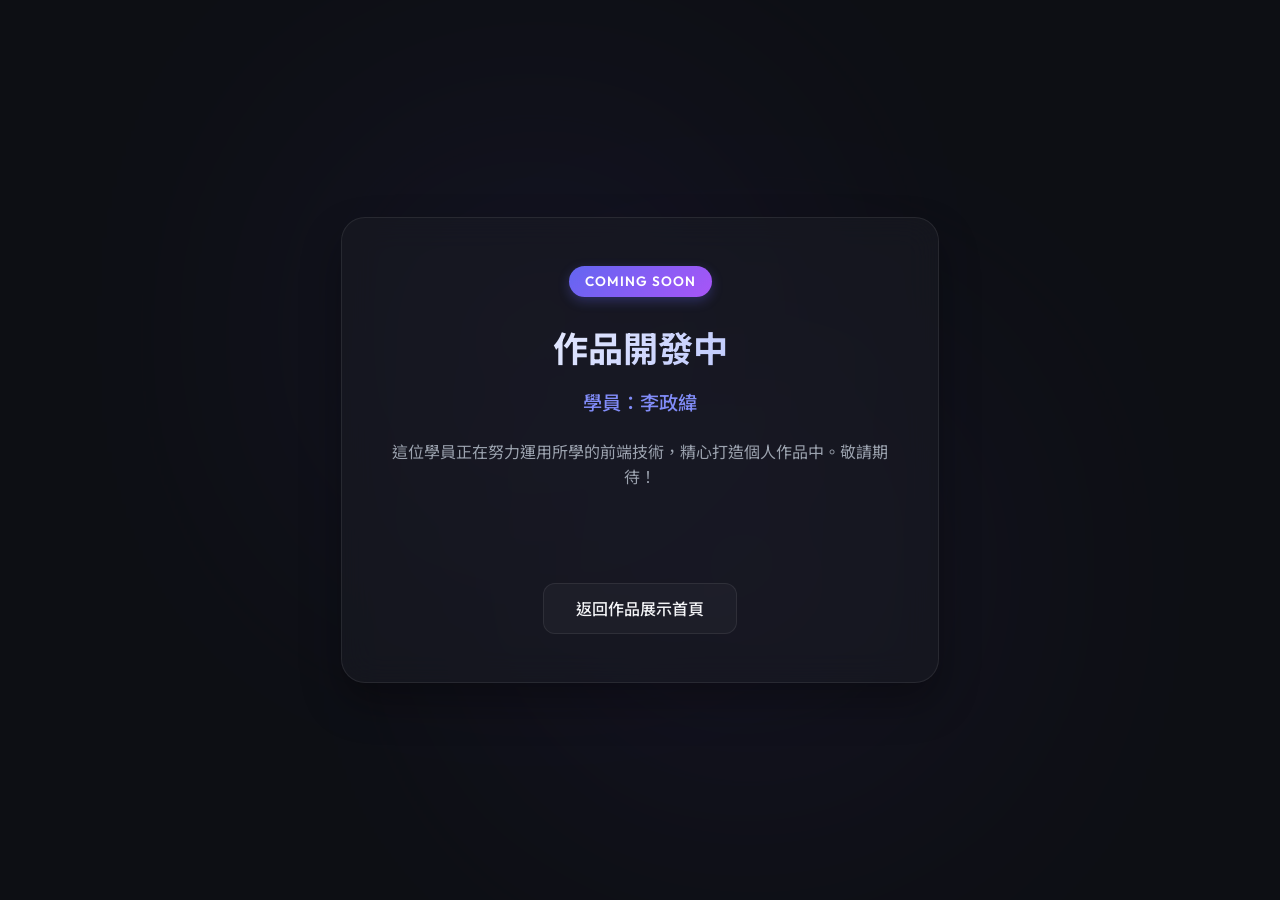
==== 03/index.html @ 0fc8102a "feat: initialize student project repository with modular structure and dynamic loader pages" ====
﻿<!DOCTYPE html>
<html lang="zh-Hant-TW">
<head>
    <meta charset="UTF-8">
    <meta name="viewport" content="width=device-width, initial-scale=1.0">
    <title>學員作品集 | Vibe Coding 前端網頁開發班</title>
    <link rel="preconnect" href="https://fonts.googleapis.com">
    <link rel="preconnect" href="https://fonts.gstatic.com" crossorigin>
    <link href="https://fonts.googleapis.com/css2?family=Noto+Sans+TC:wght@300;400;500;700&family=Outfit:wght@300;400;500;600;700&display=swap" rel="stylesheet">
    <style>
        :root {
            --bg-color: #0d0f14;
            --card-bg: rgba(25, 28, 36, 0.6);
            --border-color: rgba(255, 255, 255, 0.08);
            --text-primary: #f3f4f6;
            --text-secondary: #9ca3af;
            --accent-glow: linear-gradient(135deg, #6366f1 0%, #a855f7 100%);
        }

        body {
            margin: 0;
            padding: 0;
            box-sizing: border-box;
            background-color: var(--bg-color);
            color: var(--text-primary);
            font-family: 'Outfit', 'Noto Sans TC', sans-serif;
            display: flex;
            justify-content: center;
            align-items: center;
            min-height: 100vh;
            overflow: hidden;
            position: relative;
        }

        body::before {
            content: '';
            position: absolute;
            width: 300px;
            height: 300px;
            background: var(--accent-glow);
            filter: blur(150px);
            opacity: 0.15;
            top: 20%;
            left: 30%;
            z-index: 0;
        }

        body::after {
            content: '';
            position: absolute;
            width: 300px;
            height: 300px;
            background: var(--accent-glow);
            filter: blur(150px);
            opacity: 0.15;
            bottom: 20%;
            right: 30%;
            z-index: 0;
        }

        .container {
            position: relative;
            z-index: 1;
            background: var(--card-bg);
            border: 1px solid var(--border-color);
            backdrop-filter: blur(16px);
            -webkit-backdrop-filter: blur(16px);
            padding: 3rem;
            border-radius: 24px;
            text-align: center;
            max-width: 500px;
            width: 90%;
            box-shadow: 0 20px 40px rgba(0, 0, 0, 0.3);
        }

        .badge {
            display: inline-block;
            background: var(--accent-glow);
            color: white;
            padding: 0.4rem 1rem;
            border-radius: 99px;
            font-size: 0.85rem;
            font-weight: 600;
            letter-spacing: 1px;
            margin-bottom: 1.5rem;
            box-shadow: 0 4px 12px rgba(99, 102, 241, 0.3);
        }

        h1 {
            font-size: 2.2rem;
            margin: 0 0 1rem 0;
            background: linear-gradient(135deg, #fff 0%, #a5b4fc 100%);
            -webkit-background-clip: text;
            -webkit-text-fill-color: transparent;
            font-weight: 700;
        }

        .student-info {
            font-size: 1.2rem;
            color: #818cf8;
            margin-bottom: 1.5rem;
            font-weight: 500;
        }

        p {
            color: var(--text-secondary);
            font-size: 1rem;
            line-height: 1.6;
            margin-bottom: 2.5rem;
        }

        .loader {
            display: flex;
            justify-content: center;
            gap: 8px;
            margin-bottom: 2.5rem;
        }

        .dot {
            width: 12px;
            height: 12px;
            background: var(--accent-glow);
            border-radius: 50%;
            animation: bounce 1.4s infinite ease-in-out both;
        }

        .dot:nth-child(1) { animation-delay: -0.32s; }
        .dot:nth-child(2) { animation-delay: -0.16s; }

        @keyframes bounce {
            0%, 80%, 100% { transform: scale(0); }
            40% { transform: scale(1.0); }
        }

        .back-btn {
            display: inline-block;
            text-decoration: none;
            color: var(--text-primary);
            border: 1px solid var(--border-color);
            background: rgba(255, 255, 255, 0.03);
            padding: 0.8rem 2rem;
            border-radius: 12px;
            font-weight: 500;
            transition: all 0.3s cubic-bezier(0.4, 0, 0.2, 1);
        }

        .back-btn:hover {
            background: rgba(255, 255, 255, 0.08);
            border-color: rgba(255, 255, 255, 0.2);
            transform: translateY(-2px);
            box-shadow: 0 8px 20px rgba(0,0,0,0.2);
        }
    </style>
</head>
<body>
    <div class="container">
        <div class="badge">COMING SOON</div>
        <h1 id="project-title">作品開發中</h1>
        <div class="student-info" id="student-name">學員：載入中...</div>
        <p>這位學員正在努力運用所學的前端技術，精心打造個人作品中。敬請期待！</p>
        
        <div class="loader">
            <div class="dot"></div>
            <div class="dot"></div>
            <div class="dot"></div>
        </div>

        <a href="../index.html" class="back-btn">返回作品展示首頁</a>
    </div>

    <script>
        fetch('./portfolio.json')
            .then(res => res.json())
            .then(data => {
                if (data.studentName) {
                    document.getElementById('student-name').textContent = "學員：" + data.studentName;
                }
                if (data.projectName && data.isReady) {
                    document.getElementById('project-title').textContent = data.projectName;
                }
            })
            .catch(() => {
                const pathParts = window.location.pathname.split('/');
                const currentFolder = decodeURIComponent(pathParts[pathParts.length - 2] || '');
                if (currentFolder && currentFolder.includes('_')) {
                    const name = currentFolder.split('_')[1];
                    document.getElementById('student-name').textContent = "學員：" + name;
                } else {
                    document.getElementById('student-name').textContent = "學員";
                }
            });
    </script>
</body>
</html>
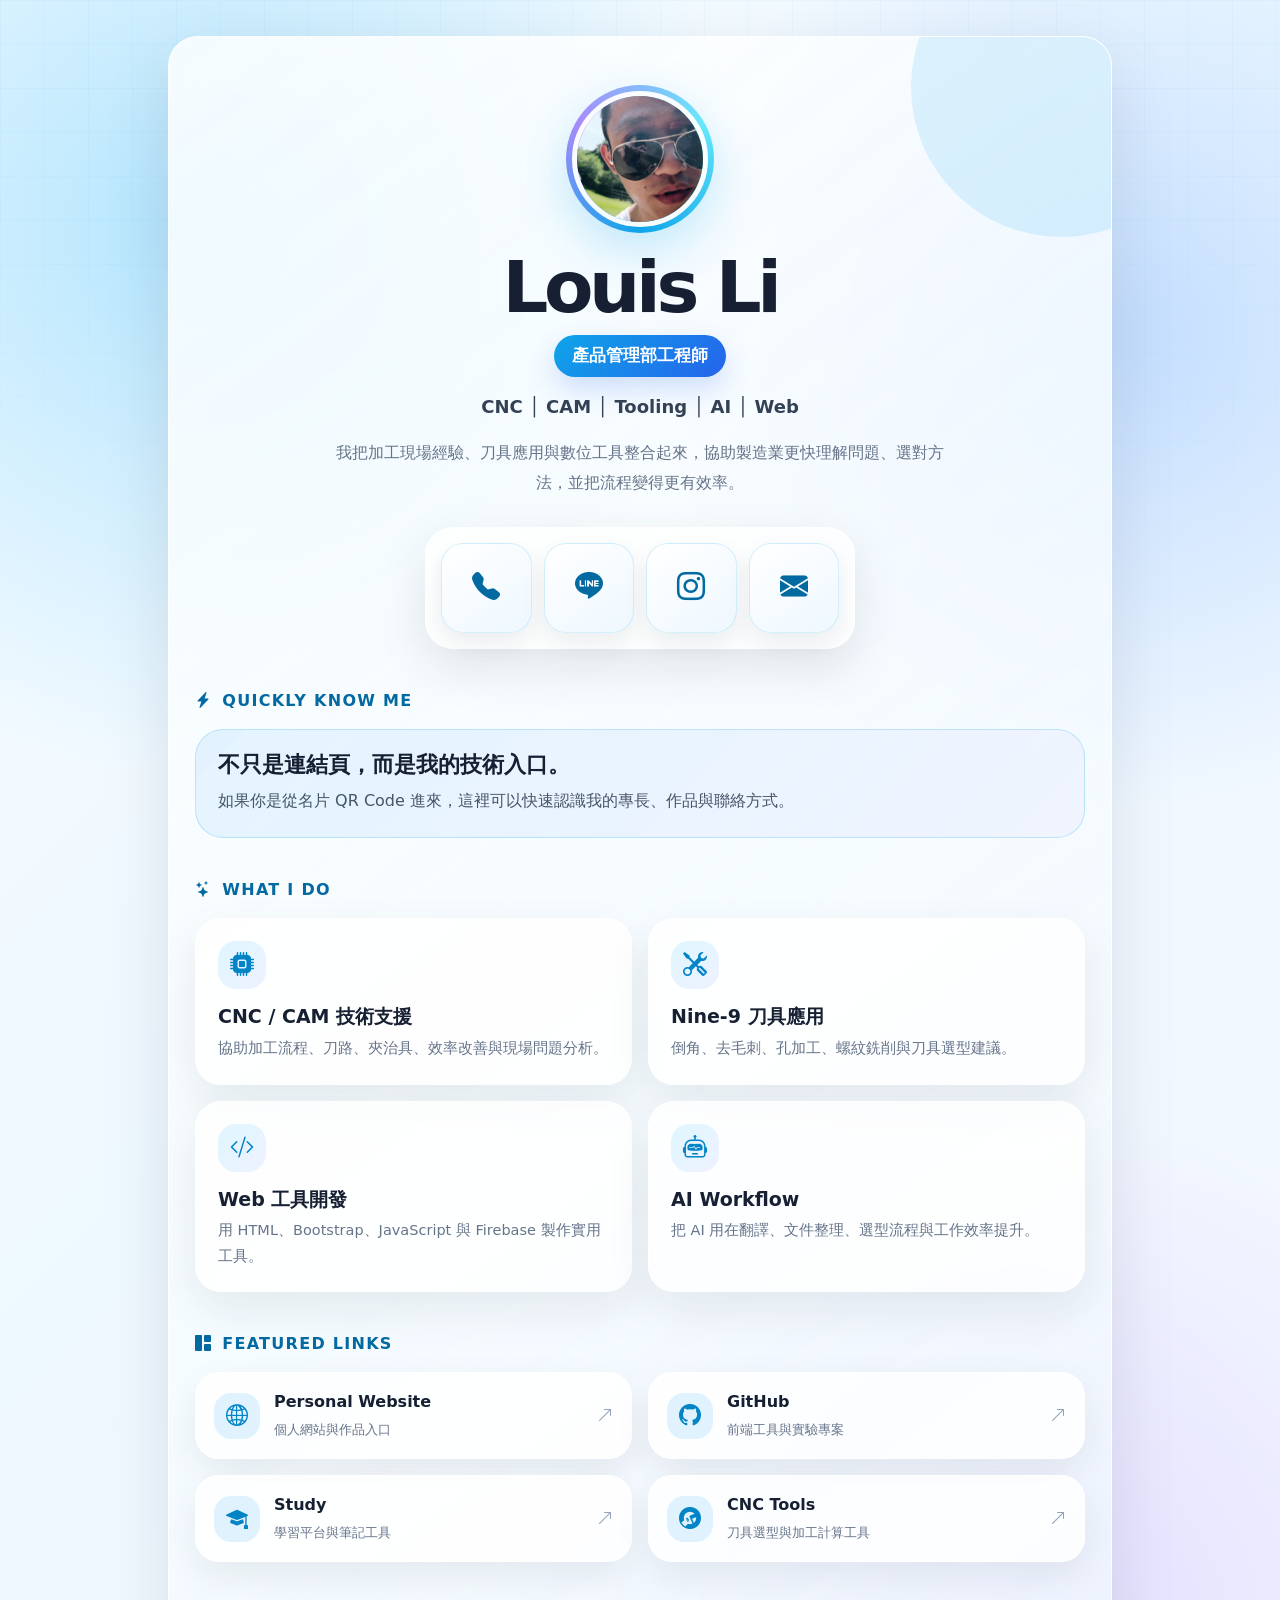
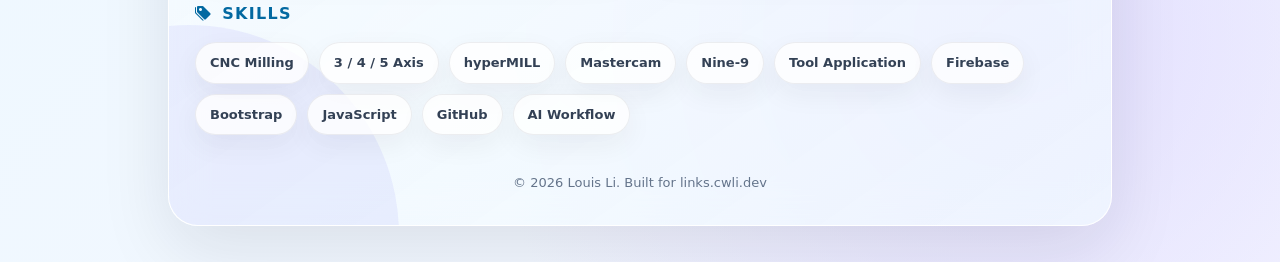
==== commit a272ba7d: "Feat: student_03" ====
--- a/03/index.html
+++ b/03/index.html
@@ -1,194 +1,581 @@
 ﻿<!DOCTYPE html>
-<html lang="zh-Hant-TW">
+<html lang="zh-Hant">
+
 <head>
-    <meta charset="UTF-8">
-    <meta name="viewport" content="width=device-width, initial-scale=1.0">
-    <title>學員作品集 | Vibe Coding 前端網頁開發班</title>
-    <link rel="preconnect" href="https://fonts.googleapis.com">
-    <link rel="preconnect" href="https://fonts.gstatic.com" crossorigin>
-    <link href="https://fonts.googleapis.com/css2?family=Noto+Sans+TC:wght@300;400;500;700&family=Outfit:wght@300;400;500;600;700&display=swap" rel="stylesheet">
-    <style>
-        :root {
-            --bg-color: #0d0f14;
-            --card-bg: rgba(25, 28, 36, 0.6);
-            --border-color: rgba(255, 255, 255, 0.08);
-            --text-primary: #f3f4f6;
-            --text-secondary: #9ca3af;
-            --accent-glow: linear-gradient(135deg, #6366f1 0%, #a855f7 100%);
-        }
-
-        body {
-            margin: 0;
-            padding: 0;
-            box-sizing: border-box;
-            background-color: var(--bg-color);
-            color: var(--text-primary);
-            font-family: 'Outfit', 'Noto Sans TC', sans-serif;
-            display: flex;
-            justify-content: center;
-            align-items: center;
-            min-height: 100vh;
-            overflow: hidden;
-            position: relative;
-        }
-
-        body::before {
-            content: '';
-            position: absolute;
-            width: 300px;
-            height: 300px;
-            background: var(--accent-glow);
-            filter: blur(150px);
-            opacity: 0.15;
-            top: 20%;
-            left: 30%;
-            z-index: 0;
-        }
-
-        body::after {
-            content: '';
-            position: absolute;
-            width: 300px;
-            height: 300px;
-            background: var(--accent-glow);
-            filter: blur(150px);
-            opacity: 0.15;
-            bottom: 20%;
-            right: 30%;
-            z-index: 0;
-        }
-
-        .container {
-            position: relative;
-            z-index: 1;
-            background: var(--card-bg);
-            border: 1px solid var(--border-color);
-            backdrop-filter: blur(16px);
-            -webkit-backdrop-filter: blur(16px);
-            padding: 3rem;
-            border-radius: 24px;
-            text-align: center;
-            max-width: 500px;
-            width: 90%;
-            box-shadow: 0 20px 40px rgba(0, 0, 0, 0.3);
-        }
-
-        .badge {
-            display: inline-block;
-            background: var(--accent-glow);
-            color: white;
-            padding: 0.4rem 1rem;
-            border-radius: 99px;
-            font-size: 0.85rem;
-            font-weight: 600;
-            letter-spacing: 1px;
-            margin-bottom: 1.5rem;
-            box-shadow: 0 4px 12px rgba(99, 102, 241, 0.3);
-        }
-
-        h1 {
-            font-size: 2.2rem;
-            margin: 0 0 1rem 0;
-            background: linear-gradient(135deg, #fff 0%, #a5b4fc 100%);
-            -webkit-background-clip: text;
-            -webkit-text-fill-color: transparent;
-            font-weight: 700;
-        }
-
-        .student-info {
-            font-size: 1.2rem;
-            color: #818cf8;
-            margin-bottom: 1.5rem;
-            font-weight: 500;
-        }
-
-        p {
-            color: var(--text-secondary);
-            font-size: 1rem;
-            line-height: 1.6;
-            margin-bottom: 2.5rem;
-        }
-
-        .loader {
-            display: flex;
-            justify-content: center;
-            gap: 8px;
-            margin-bottom: 2.5rem;
-        }
-
-        .dot {
-            width: 12px;
-            height: 12px;
-            background: var(--accent-glow);
-            border-radius: 50%;
-            animation: bounce 1.4s infinite ease-in-out both;
-        }
-
-        .dot:nth-child(1) { animation-delay: -0.32s; }
-        .dot:nth-child(2) { animation-delay: -0.16s; }
-
-        @keyframes bounce {
-            0%, 80%, 100% { transform: scale(0); }
-            40% { transform: scale(1.0); }
-        }
-
-        .back-btn {
-            display: inline-block;
-            text-decoration: none;
-            color: var(--text-primary);
-            border: 1px solid var(--border-color);
-            background: rgba(255, 255, 255, 0.03);
-            padding: 0.8rem 2rem;
-            border-radius: 12px;
-            font-weight: 500;
-            transition: all 0.3s cubic-bezier(0.4, 0, 0.2, 1);
-        }
-
-        .back-btn:hover {
-            background: rgba(255, 255, 255, 0.08);
-            border-color: rgba(255, 255, 255, 0.2);
-            transform: translateY(-2px);
-            box-shadow: 0 8px 20px rgba(0,0,0,0.2);
-        }
-    </style>
+  <meta charset="UTF-8" />
+  <meta name="viewport" content="width=device-width, initial-scale=1.0" />
+  <meta name="description" content="Louis Li｜CNC / CAM / Nine-9 刀具應用 / AI 與網頁工具開發" />
+  <title>Louis Li｜links.cwli.dev</title>
+
+  <!-- Bootstrap 5.3 -->
+  <link href="https://cdn.jsdelivr.net/npm/bootstrap@5.3.3/dist/css/bootstrap.min.css" rel="stylesheet" />
+
+  <!-- Bootstrap Icons -->
+  <link href="https://cdn.jsdelivr.net/npm/bootstrap-icons@1.11.3/font/bootstrap-icons.min.css" rel="stylesheet" />
+
+  <style>
+    :root {
+      --bg: #eef8ff;
+      --card: rgba(255, 255, 255, 0.78);
+      --card-strong: rgba(255, 255, 255, 0.92);
+      --text: #172033;
+      --muted: #66748a;
+      --blue: #0ea5e9;
+      --blue-dark: #0369a1;
+      --cyan: #67e8f9;
+      --line: rgba(14, 165, 233, 0.18);
+      --shadow: 0 24px 70px rgba(15, 23, 42, 0.10);
+      --radius: 30px;
+    }
+
+    * {
+      box-sizing: border-box;
+    }
+
+    body {
+      min-height: 100vh;
+      margin: 0;
+      font-family: "Noto Sans TC", "Microsoft JhengHei", system-ui, -apple-system, BlinkMacSystemFont, "Segoe UI", sans-serif;
+      color: var(--text);
+      background:
+        radial-gradient(circle at 15% 12%, rgba(125, 211, 252, .55), transparent 28%),
+        radial-gradient(circle at 88% 18%, rgba(191, 219, 254, .9), transparent 25%),
+        radial-gradient(circle at 80% 88%, rgba(221, 214, 254, .75), transparent 28%),
+        linear-gradient(135deg, #f8fcff 0%, #eef8ff 42%, #f5f7ff 100%);
+      overflow-x: hidden;
+    }
+
+    body::before {
+      content: "";
+      position: fixed;
+      inset: 0;
+      pointer-events: none;
+      background-image:
+        linear-gradient(rgba(14, 165, 233, .08) 1px, transparent 1px),
+        linear-gradient(90deg, rgba(14, 165, 233, .08) 1px, transparent 1px);
+      background-size: 44px 44px;
+      mask-image: linear-gradient(to bottom, rgba(0, 0, 0, .5), transparent 70%);
+    }
+
+    .page-shell {
+      width: min(100%, 980px);
+      margin: 0 auto;
+      padding: 36px 18px;
+    }
+
+    .main-card {
+      position: relative;
+      overflow: hidden;
+      border: 1px solid rgba(255, 255, 255, .9);
+      border-radius: var(--radius);
+      background: linear-gradient(145deg, rgba(255, 255, 255, .82), rgba(240, 249, 255, .70));
+      box-shadow: var(--shadow);
+      backdrop-filter: blur(18px);
+    }
+
+    .main-card::before {
+      content: "";
+      position: absolute;
+      width: 300px;
+      height: 300px;
+      right: -100px;
+      top: -100px;
+      border-radius: 999px;
+      background: rgba(14, 165, 233, .12);
+    }
+
+    .main-card::after {
+      content: "";
+      position: absolute;
+      width: 420px;
+      height: 420px;
+      left: -190px;
+      bottom: -220px;
+      border-radius: 999px;
+      background: rgba(99, 102, 241, .09);
+    }
+
+    .content-layer {
+      position: relative;
+      z-index: 2;
+    }
+
+    .hero {
+      padding: 48px 26px 28px;
+      text-align: center;
+    }
+
+    .avatar-wrap {
+      width: 148px;
+      height: 148px;
+      margin: 0 auto 20px;
+      padding: 6px;
+      border-radius: 50%;
+      background: conic-gradient(from 180deg, #0ea5e9, #a78bfa, #67e8f9, #0ea5e9);
+      box-shadow: 0 18px 50px rgba(14, 165, 233, .24);
+    }
+
+    .avatar {
+      width: 100%;
+      height: 100%;
+      object-fit: cover;
+      border-radius: 50%;
+      border: 5px solid rgba(255, 255, 255, .96);
+    }
+
+    .eyebrow {
+      display: inline-flex;
+      align-items: center;
+      gap: 8px;
+      padding: 8px 14px;
+      margin-bottom: 14px;
+      border-radius: 999px;
+      color: var(--blue-dark);
+      background: rgba(14, 165, 233, .10);
+      border: 1px solid rgba(14, 165, 233, .18);
+      font-weight: 800;
+      font-size: 13px;
+      letter-spacing: .08em;
+      text-transform: uppercase;
+    }
+
+    .name {
+      font-size: clamp(42px, 8vw, 72px);
+      line-height: .95;
+      font-weight: 900;
+      letter-spacing: -.06em;
+      margin-bottom: 14px;
+    }
+
+    .role {
+      display: inline-block;
+      padding: 8px 18px;
+      border-radius: 999px;
+      background: linear-gradient(135deg, #0ea5e9, #2563eb);
+      color: white;
+      font-weight: 800;
+      font-size: 17px;
+      box-shadow: 0 12px 28px rgba(37, 99, 235, .20);
+    }
+
+    .focus {
+      margin-top: 16px;
+      color: #334155;
+      font-size: 18px;
+      font-weight: 700;
+    }
+
+    .intro {
+      max-width: 620px;
+      margin: 18px auto 0;
+      color: var(--muted);
+      font-size: 16px;
+      line-height: 1.9;
+    }
+
+    .contact-dock {
+      width: min(100%, 430px);
+      margin: 28px auto 0;
+      padding: 15px;
+      border-radius: 28px;
+      background: rgba(255, 255, 255, .75);
+      border: 1px solid rgba(255, 255, 255, .95);
+      box-shadow: 0 18px 50px rgba(15, 23, 42, .10);
+      display: grid;
+      grid-template-columns: repeat(4, 1fr);
+      gap: 12px;
+    }
+
+    .contact-btn {
+      aspect-ratio: 1;
+      border-radius: 22px;
+      display: flex;
+      align-items: center;
+      justify-content: center;
+      text-decoration: none;
+      background: linear-gradient(145deg, #ffffff, #eef8ff);
+      border: 1px solid rgba(14, 165, 233, .16);
+      color: var(--blue-dark);
+      font-size: 28px;
+      box-shadow: 0 10px 24px rgba(15, 23, 42, .08);
+      transition: .22s ease;
+    }
+
+    .contact-btn:hover {
+      transform: translateY(-4px) scale(1.04);
+      color: #fff;
+      background: linear-gradient(135deg, #0ea5e9, #2563eb);
+      box-shadow: 0 18px 36px rgba(14, 165, 233, .30);
+    }
+
+    .section-block {
+      padding: 12px 26px 28px;
+    }
+
+    .section-title {
+      display: flex;
+      align-items: center;
+      gap: 10px;
+      margin-bottom: 16px;
+      color: var(--blue-dark);
+      font-size: 16px;
+      font-weight: 900;
+      letter-spacing: .08em;
+      text-transform: uppercase;
+    }
+
+    .do-card {
+      height: 100%;
+      padding: 22px;
+      border-radius: 26px;
+      background: rgba(255, 255, 255, .78);
+      border: 1px solid rgba(255, 255, 255, .95);
+      box-shadow: 0 18px 45px rgba(15, 23, 42, .08);
+      transition: .24s ease;
+    }
+
+    .do-card:hover {
+      transform: translateY(-4px);
+    }
+
+    .do-icon {
+      width: 48px;
+      height: 48px;
+      border-radius: 18px;
+      display: inline-flex;
+      align-items: center;
+      justify-content: center;
+      margin-bottom: 16px;
+      color: #0284c7;
+      background: linear-gradient(135deg, #dff6ff, #eef2ff);
+      font-size: 24px;
+    }
+
+    .do-title {
+      margin-bottom: 8px;
+      font-size: 19px;
+      font-weight: 900;
+    }
+
+    .do-text {
+      margin: 0;
+      color: var(--muted);
+      line-height: 1.75;
+      font-size: 14.5px;
+    }
+
+    .project-link {
+      position: relative;
+      display: flex;
+      align-items: center;
+      gap: 14px;
+      padding: 17px 18px;
+      min-height: 78px;
+      text-decoration: none;
+      color: var(--text);
+      border-radius: 24px;
+      background: rgba(255, 255, 255, .82);
+      border: 1px solid rgba(255, 255, 255, .96);
+      box-shadow: 0 14px 36px rgba(15, 23, 42, .075);
+      transition: .22s ease;
+    }
+
+    .project-link:hover {
+      transform: translateY(-3px);
+      border-color: rgba(14, 165, 233, .32);
+      box-shadow: 0 20px 45px rgba(14, 165, 233, .14);
+    }
+
+    .project-icon {
+      width: 46px;
+      height: 46px;
+      border-radius: 17px;
+      flex: 0 0 auto;
+      display: inline-flex;
+      align-items: center;
+      justify-content: center;
+      background: #e0f2fe;
+      color: #0284c7;
+      font-size: 22px;
+    }
+
+    .project-title {
+      font-weight: 900;
+      margin-bottom: 3px;
+    }
+
+    .project-desc {
+      color: var(--muted);
+      font-size: 13px;
+    }
+
+    .project-arrow {
+      margin-left: auto;
+      color: #94a3b8;
+    }
+
+    .tag-cloud {
+      display: flex;
+      flex-wrap: wrap;
+      gap: 10px;
+    }
+
+    .skill-tag {
+      padding: 10px 14px;
+      border-radius: 999px;
+      background: rgba(255, 255, 255, .76);
+      border: 1px solid rgba(15, 23, 42, .07);
+      color: #334155;
+      font-size: 13px;
+      font-weight: 800;
+      box-shadow: 0 10px 28px rgba(15, 23, 42, .055);
+    }
+
+    .quick-card {
+      padding: 22px;
+      border-radius: 28px;
+      background: linear-gradient(135deg, rgba(224, 242, 254, .88), rgba(238, 242, 255, .84));
+      border: 1px solid rgba(14, 165, 233, .22);
+    }
+
+    .quick-card h2 {
+      margin-bottom: 8px;
+      font-size: 22px;
+      font-weight: 900;
+    }
+
+    .quick-card p {
+      margin: 0;
+      color: #475569;
+      line-height: 1.8;
+    }
+
+    .footer {
+      padding: 10px 26px 32px;
+      text-align: center;
+      color: #64748b;
+      font-size: 13px;
+    }
+
+    .fade-up {
+      animation: fadeUp .75s both;
+    }
+
+    .delay-1 {
+      animation-delay: .08s;
+    }
+
+    .delay-2 {
+      animation-delay: .16s;
+    }
+
+    .delay-3 {
+      animation-delay: .24s;
+    }
+
+    @keyframes fadeUp {
+      from {
+        opacity: 0;
+        transform: translateY(18px);
+      }
+
+      to {
+        opacity: 1;
+        transform: translateY(0);
+      }
+    }
+
+    @media (max-width: 767.98px) {
+      .page-shell {
+        padding: 18px 12px;
+      }
+
+      .hero {
+        padding: 36px 18px 24px;
+      }
+
+      .avatar-wrap {
+        width: 132px;
+        height: 132px;
+      }
+
+      .role {
+        font-size: 15px;
+      }
+
+      .focus {
+        font-size: 16px;
+      }
+
+      .section-block {
+        padding: 8px 18px 24px;
+      }
+
+      .contact-dock {
+        gap: 10px;
+        padding: 12px;
+      }
+
+      .contact-btn {
+        border-radius: 19px;
+        font-size: 25px;
+      }
+    }
+  </style>
 </head>
+
 <body>
-    <div class="container">
-        <div class="badge">COMING SOON</div>
-        <h1 id="project-title">作品開發中</h1>
-        <div class="student-info" id="student-name">學員：載入中...</div>
-        <p>這位學員正在努力運用所學的前端技術，精心打造個人作品中。敬請期待！</p>
-        
-        <div class="loader">
-            <div class="dot"></div>
-            <div class="dot"></div>
-            <div class="dot"></div>
-        </div>
-
-        <a href="../index.html" class="back-btn">返回作品展示首頁</a>
+  <main class="page-shell">
+    <div class="main-card">
+      <div class="content-layer">
+        <section class="hero">
+          <div class="avatar-wrap fade-up">
+            <img class="avatar"
+              src="[data-uri]